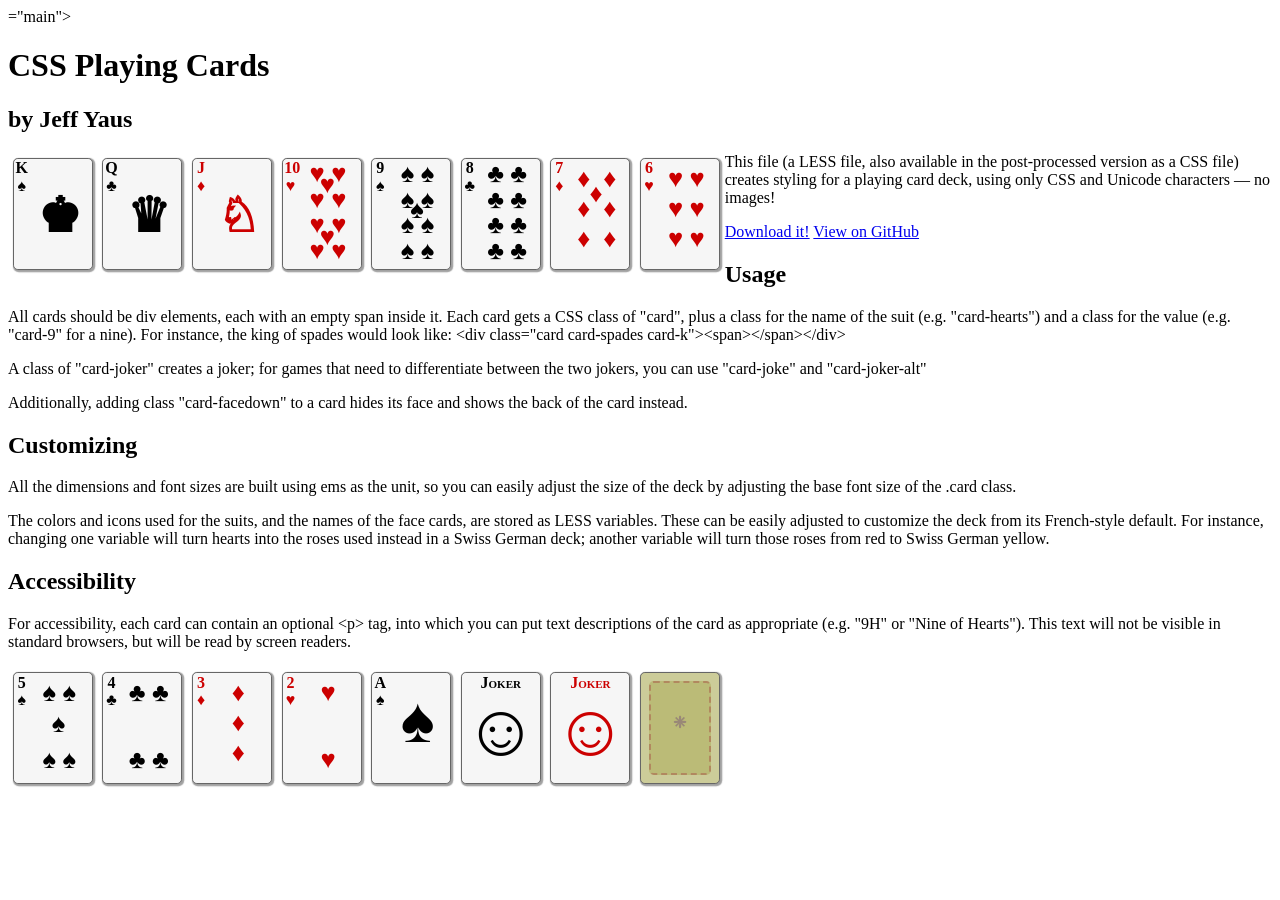
==== index.html @ 9d2ab7f9 "Create index.html First version of github.io page" ====
<!DOCTYPE html>
<html lang="en-us">
<head>
    <title>CSS Playing Cards, by Jeff Yaus</title>
    <link rel="stylesheet" type="text/css" href="site.css" />
    <link rel="stylesheet" type="text/css" href="cards.css" />
</head>

<body>
    
<div >="main">
    <h1>CSS Playing Cards</h1>
    <h2 class="byline">by Jeff Yaus</h2>

    <div class="cards">
        <div class="card card-spades card-k"><span></span></div>
        <div class="card card-clubs card-q"><span></span></div>
        <div class="card card-diamonds card-j"><span></span></div>
        <div class="card card-hearts card-10"><span></span></div>
        <div class="card card-spades card-9"><span></span></div>
        <div class="card card-clubs card-8"><span></span></div>
        <div class="card card-diamonds card-7"><span></span></div>
        <div class="card card-hearts card-6"><span></span></div>
        <div class="clear"></div>
    </div>
 
    <p>
        This file (a LESS file, also available in the post-processed version as a CSS file) creates styling for a playing card deck, using only CSS and Unicode characters &mdash; no images!
    </p>

    <div class="buttons">
        <a href="https://github.com/jyaus/css-playing-cards/archive/master.zip" class="button">Download it!</a>
        <a href="https://github.com/jyaus/css-playing-cards/" class="button">View on GitHub</a>
    </div>

    <h2>Usage</h2>
    <p>
        All cards should be div elements, each with an empty span inside it. Each card gets a CSS class of "card", plus a class for the name of the suit (e.g. "card-hearts") and a class for the value (e.g. "card-9" for a nine). For instance, the king of spades would look like:
        &lt;div class="card card-spades card-k"&gt;&lt;span&gt;&lt;/span&gt;&lt;/div&gt;
    </p>
    <p>
        A class of "card-joker" creates a joker; for games that need to differentiate between the two jokers, you can use "card-joke" and "card-joker-alt"
    </p>

    <p>
        Additionally, adding class "card-facedown" to a card hides its face and shows the back of the card instead.
    </p>

    <h2>Customizing</h2>
    <p>
        All the dimensions and font sizes are built using ems as the unit, so you can easily adjust the size of the deck by adjusting the base font size of the .card class.
    </p>

    <p>
        The colors and icons used for the suits, and the names of the face cards, are stored as LESS variables. These can be easily adjusted to customize the deck from its French-style default. For instance, changing one variable will turn hearts into the roses used instead in a Swiss German deck; another variable will turn those roses from red to Swiss German yellow.
    </p>

    <h2>Accessibility</h2>
    <p>
        For accessibility, each card can contain an optional &lt;p&gt; tag, into which you can put text descriptions of the card as appropriate (e.g. "9H" or "Nine of Hearts"). This text will not be visible in standard browsers, but will be read by screen readers.
    </p>

    <div class="cards">
        <div class="card card-spades card-5"><span></span></div>
        <div class="card card-clubs card-4"><span></span></div>
        <div class="card card-diamonds card-3"><span></span></div>
        <div class="card card-hearts card-2"><span></span></div>
        <div class="card card-spades card-a"><span></span></div>
        <div class="card card-joker"><span></span></div>
        <div class="card card-joker-alt"><span></span></div>
        <div class="card card-hearts card-a card-facedown"><span></span></div>
        <div class="clear"></div>
    </div>

</body>
</html>
---- cards.css ----
/* 
  Deck of CSS Cards
  by Jeff Yaus
  v2.0, released Feb 2015
*/
.card {
  -moz-box-sizing: border-box;
  -webkit-box-sizing: border-box;
  box-sizing: border-box;
  display: block;
  position: relative;
  float: left;
  width: 5em;
  height: 7em;
  margin: .3em;
  background-color: #f6f6f6;
  font-family: Times, serif;
  font-weight: bold;
  border-width: .07em;
  border-style: solid;
  border-color: #666;
  border-radius: 0.3em;
  box-shadow: 0.07em 0.07em 0.07em 0.07em rgba(20, 20, 20, 0.4);
}
.card:before,
.card:after {
  display: block;
  text-align: center;
  width: .8em;
  padding: .1em .2em 0 .1em;
  line-height: 1em;
}
.card span {
  display: block;
  position: absolute;
  top: 0;
  bottom: 0;
  left: 1.2em;
  right: .4em;
  text-align: center;
}
.card span:before {
  display: block;
  font-size: 1.6em;
  margin: .2em auto;
}
.card span:after {
  position: absolute;
  top: 0;
  left: .5em;
  display: block;
  width: 1em;
  font-size: 1.6em;
}
.card.card-facedown {
  background-color: #cccc99;
}
.card.card-facedown:before,
.card.card-facedown:after,
.card.card-facedown > span:before {
  display: none;
}
.card.card-facedown span:after {
  display: block;
  top: .5em;
  bottom: .5em;
  left: .5em;
  right: .5em;
  width: auto;
  background-color: #bbbb77;
  border-radius: 0.3em;
  font-size: 1em;
  line-height: 5em;
  text-align: center;
  color: #998877;
  content: "\2748  ";
  border: 0.15em dashed #b1885f;
}
.card.card-facedown p {
  display: none;
}
.card p {
  color: #f6f6f6;
  position: absolute;
  top: 0;
  right: 0;
  font-size: 1px;
  width: 1px;
  height: 1px;
  overflow: hidden;
}
/* suit colors */
.card-hearts {
  color: #cc0000;
}
.card-diamonds {
  color: #cc0000;
}
.card-clubs {
  color: #000000;
}
.card-spades {
  color: #000000;
}
/* upper left - card value */
.card-k:before {
  content: "K";
}
.card-q:before {
  content: "Q";
}
.card-j:before {
  content: "J";
}
.card-10:before {
  content: "10";
}
.card-9:before {
  content: "9";
}
.card-8:before {
  content: "8";
}
.card-7:before {
  content: "7";
}
.card-6:before {
  content: "6";
}
.card-5:before {
  content: "5";
}
.card-4:before {
  content: "4";
}
.card-3:before {
  content: "3";
}
.card-2:before {
  content: "2";
}
.card-a:before {
  content: "A";
}
/* upper left - suit icon */
.card-hearts:after {
  content: "\2665  ";
}
.card-diamonds:after {
  content: "\2666  ";
}
.card-clubs:after {
  content: "\2663  ";
}
.card-spades:after {
  content: "\2660  ";
}
/* center - font sizes and layout */
.card-k span:before,
.card-q span:before,
.card-j span:before {
  font-size: 3em;
  line-height: 2em;
}
.card-a span:before {
  font-size: 4em;
  line-height: 1.5em;
}
.card-joker span:before,
.card-joker-alt span:before {
  font-size: 4.6em;
}
.card-10 span:before,
.card-9 span:before,
.card-8 span:before {
  margin-top: .1em;
  line-height: 1em;
}
.card-5 span:before,
.card-4 span:before,
.card-2 span:before {
  margin-top: -0.5em;
  line-height: 2.6em;
}
.card-3 span:before,
.card-2 span:before {
  width: 60%;
}
.card-a span:before {
  margin-top: 0;
}
.card-joker span,
.card-joker-alt span,
.card-facedown span {
  left: 0;
  right: 0;
}
.card-10 span:after {
  line-height: 2.05em;
}
.card-9 span:after,
.card-5 span:after {
  line-height: 4em;
}
.card-7 span:after {
  line-height: 2.7em;
}
.card-diamonds {
  word-spacing: 0.4em;
}
/* center - suit icons */
.card-k span:before {
  content: "\265A  ";
}
.card-q span:before {
  content: "\265B  ";
}
.card-j span:before {
  content: "\2658  ";
}
.card-10.card-hearts span:after {
  content: "\2665  \2665  ";
}
.card-9.card-hearts span:after {
  content: "\2665  ";
}
.card-10.card-hearts span:before,
.card-9.card-hearts span:before,
.card-8.card-hearts span:before {
  content: "\2665  \2665  \2665  \2665  \2665  \2665  \2665  \2665  ";
}
.card-7.card-hearts span:after {
  content: "\2665  ";
}
.card-7.card-hearts span:before,
.card-6.card-hearts span:before {
  content: "\2665  \2665  \2665  \2665  \2665  \2665  ";
}
.card-5.card-hearts span:after {
  content: "\2665  ";
}
.card-5.card-hearts span:before,
.card-4.card-hearts span:before {
  content: "\2665  \2665  \2665  \2665  ";
}
.card-3.card-hearts span:before {
  content: "\2665  \2665  \2665  ";
}
.card-2.card-hearts span:before {
  content: "\2665  \2665  ";
}
.card-a.card-hearts span:before {
  content: "\2665  ";
}
.card-10.card-diamonds span:after {
  content: "\2666  \2666  ";
}
.card-9.card-diamonds span:after {
  content: "\2666  ";
}
.card-10.card-diamonds span:before,
.card-9.card-diamonds span:before,
.card-8.card-diamonds span:before {
  content: "\2666  \2666  \2666  \2666  \2666  \2666  \2666  \2666  ";
}
.card-7.card-diamonds span:after {
  content: "\2666  ";
}
.card-7.card-diamonds span:before,
.card-6.card-diamonds span:before {
  content: "\2666  \2666  \2666  \2666  \2666  \2666  ";
}
.card-5.card-diamonds span:after {
  content: "\2666  ";
}
.card-5.card-diamonds span:before,
.card-4.card-diamonds span:before {
  content: "\2666  \2666  \2666  \2666  ";
}
.card-3.card-diamonds span:before {
  content: "\2666  \2666  \2666  ";
}
.card-2.card-diamonds span:before {
  content: "\2666  \2666  ";
}
.card-a.card-diamonds span:before {
  content: "\2666  ";
}
.card-10.card-clubs span:after {
  content: "\2663  \2663  ";
}
.card-9.card-clubs span:after {
  content: "\2663  ";
}
.card-10.card-clubs span:before,
.card-9.card-clubs span:before,
.card-8.card-clubs span:before {
  content: "\2663  \2663  \2663  \2663  \2663  \2663  \2663  \2663  ";
}
.card-7.card-clubs span:after {
  content: "\2663  ";
}
.card-7.card-clubs span:before,
.card-6.card-clubs span:before {
  content: "\2663  \2663  \2663  \2663  \2663  \2663  ";
}
.card-5.card-clubs span:after {
  content: "\2663  ";
}
.card-5.card-clubs span:before,
.card-4.card-clubs span:before {
  content: "\2663  \2663  \2663  \2663  ";
}
.card-3.card-clubs span:before {
  content: "\2663  \2663  \2663  ";
}
.card-2.card-clubs span:before {
  content: "\2663  \2663  ";
}
.card-a.card-clubs span:before {
  content: "\2663  ";
}
.card-10.card-spades span:after {
  content: "\2660  \2660  ";
}
.card-9.card-spades span:after {
  content: "\2660  ";
}
.card-10.card-spades span:before,
.card-9.card-spades span:before,
.card-8.card-spades span:before {
  content: "\2660  \2660  \2660  \2660  \2660  \2660  \2660  \2660  ";
}
.card-7.card-spades span:after {
  content: "\2660  ";
}
.card-7.card-spades span:before,
.card-6.card-spades span:before {
  content: "\2660  \2660  \2660  \2660  \2660  \2660  ";
}
.card-5.card-spades span:after {
  content: "\2660  ";
}
.card-5.card-spades span:before,
.card-4.card-spades span:before {
  content: "\2660  \2660  \2660  \2660  ";
}
.card-3.card-spades span:before {
  content: "\2660  \2660  \2660  ";
}
.card-2.card-spades span:before {
  content: "\2660  \2660  ";
}
.card-a.card-spades span:before {
  content: "\2660  ";
}
/* jokers */
.card-joker:before,
.card-joker-alt:before {
  width: 100%;
  padding-left: 0;
  padding-right: 0;
  text-align: center;
  font-variant: small-caps;
  color: #000000;
  content: "Joker";
}
.card-joker:after,
.card-joker-alt:after {
  content: "";
}
.card-joker > span:before,
.card-joker-alt > span:before {
  display: block;
  margin: -0.1em 0.4m 0 0;
  color: #000000;
  content: "\263A  ";
}
.card-joker-alt:before,
.card-joker-alt span:before {
  color: #cc0000;
}
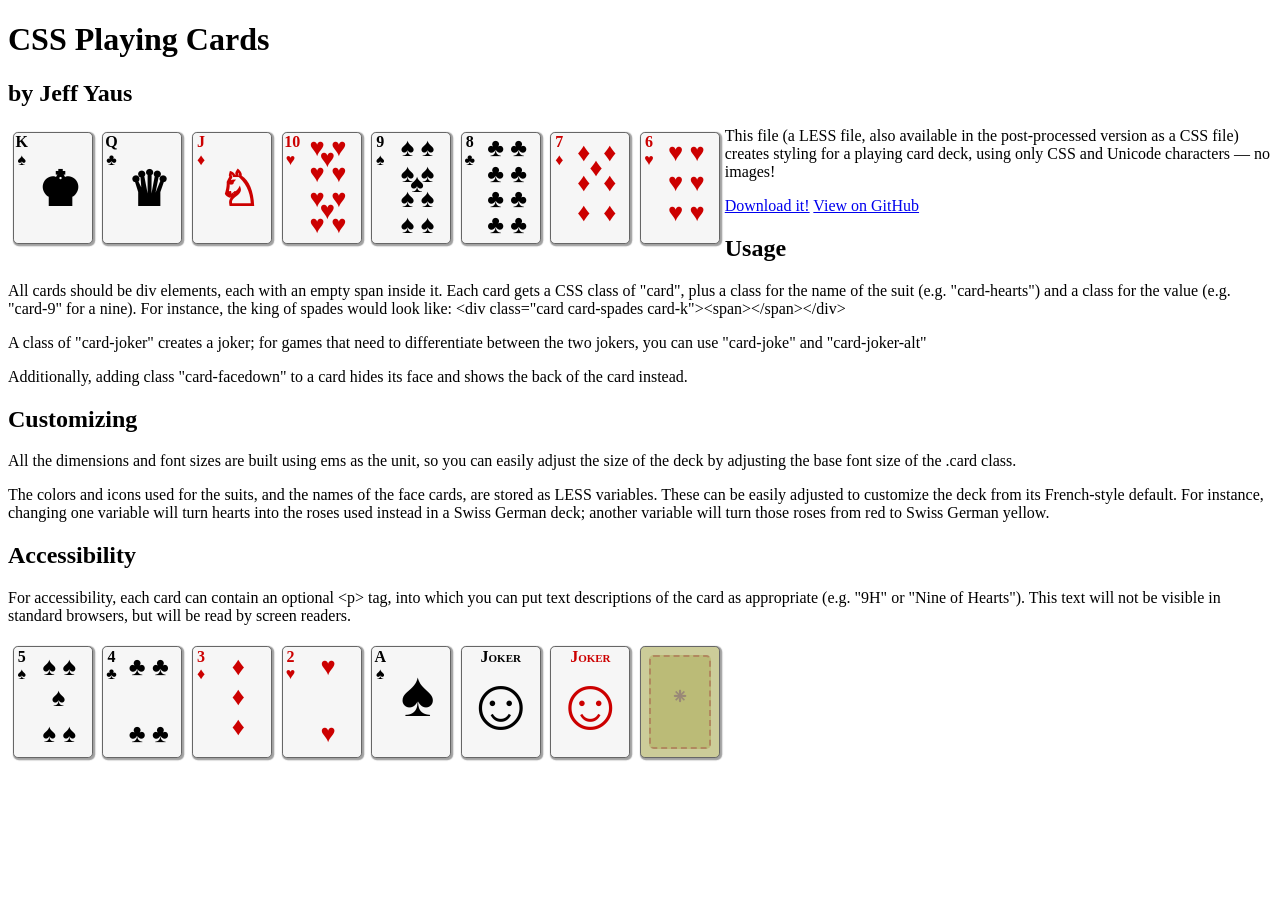
==== commit 320ec8fd: "Update index.html Fix cut-and-paste error" ====
--- a/index.html
+++ b/index.html
@@ -8,7 +8,7 @@
 
 <body>
     
-<div >="main">
+<div class="main">
     <h1>CSS Playing Cards</h1>
     <h2 class="byline">by Jeff Yaus</h2>
 
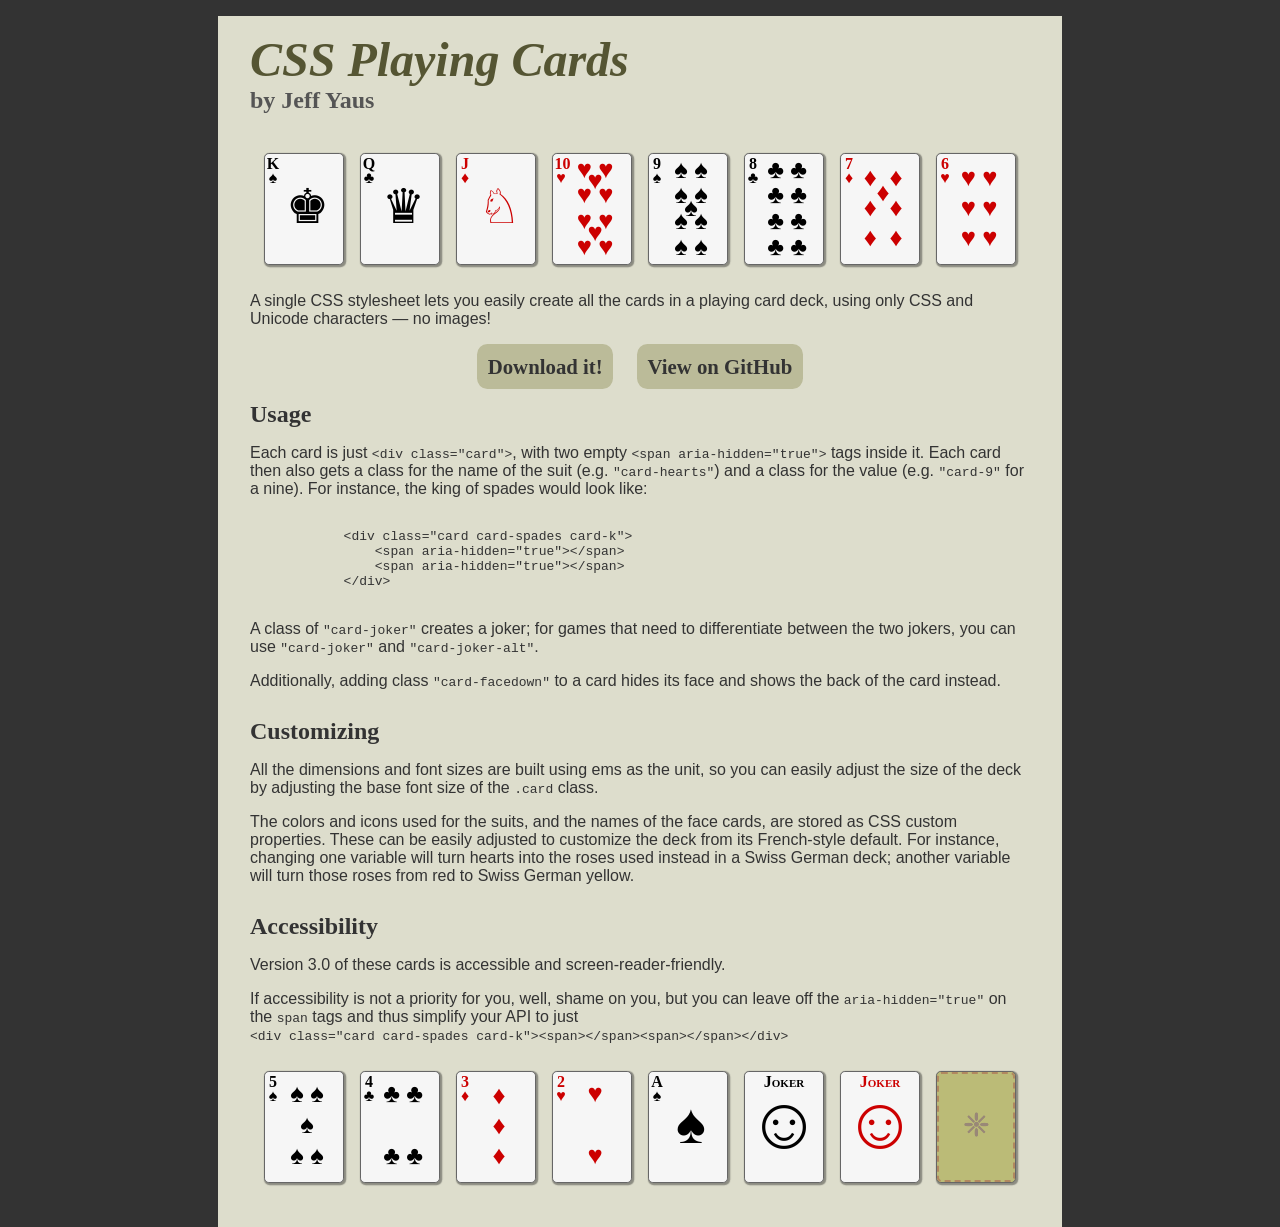
==== commit af40e8bd: "version 3.0" ====
--- a/index.html
+++ b/index.html
@@ -13,63 +13,78 @@
     <h2 class="byline">by Jeff Yaus</h2>
 
     <div class="cards">
-        <div class="card card-spades card-k"><span></span></div>
-        <div class="card card-clubs card-q"><span></span></div>
-        <div class="card card-diamonds card-j"><span></span></div>
-        <div class="card card-hearts card-10"><span></span></div>
-        <div class="card card-spades card-9"><span></span></div>
-        <div class="card card-clubs card-8"><span></span></div>
-        <div class="card card-diamonds card-7"><span></span></div>
-        <div class="card card-hearts card-6"><span></span></div>
-        <div class="clear"></div>
+        <div class="card card-spades card-k"><span aria-hidden="true"></span><span aria-hidden="true"></span></div>
+        <div class="card card-clubs card-q"><span aria-hidden="true"></span><span aria-hidden="true"></span></div>
+        <div class="card card-diamonds card-j"><span aria-hidden="true"></span><span aria-hidden="true"></span></div>
+        <div class="card card-hearts card-10"><span aria-hidden="true"></span><span aria-hidden="true"></span></div>
+        <div class="card card-spades card-9"><span aria-hidden="true"></span><span aria-hidden="true"></span></div>
+        <div class="card card-clubs card-8"><span aria-hidden="true"></span><span aria-hidden="true"></span></div>
+        <div class="card card-diamonds card-7"><span aria-hidden="true"></span><span aria-hidden="true"></span></div>
+        <div class="card card-hearts card-6"><span aria-hidden="true"></span><span aria-hidden="true"></span></div>
     </div>
  
     <p>
-        This file (a LESS file, also available in the post-processed version as a CSS file) creates styling for a playing card deck, using only CSS and Unicode characters &mdash; no images!
+        A single CSS stylesheet lets you easily create all the cards in a playing card deck, using only CSS and Unicode characters &mdash; no images!
     </p>
 
-    <div class="buttons">
-        <a href="https://github.com/jyaus/css-playing-cards/archive/master.zip" class="button">Download it!</a>
-        <a href="https://github.com/jyaus/css-playing-cards/" class="button">View on GitHub</a>
+    <div class="links">
+        <a href="https://github.com/jyaus/css-playing-cards/archive/master.zip">Download it!</a>
+        <a href="https://github.com/jyaus/css-playing-cards/">View on GitHub</a>
     </div>
 
     <h2>Usage</h2>
     <p>
-        All cards should be div elements, each with an empty span inside it. Each card gets a CSS class of "card", plus a class for the name of the suit (e.g. "card-hearts") and a class for the value (e.g. "card-9" for a nine). For instance, the king of spades would look like:
-        &lt;div class="card card-spades card-k"&gt;&lt;span&gt;&lt;/span&gt;&lt;/div&gt;
+        Each card is just <code>&lt;div class="card"&gt;</code>, with two empty <code>&lt;span aria-hidden="true"&gt;</code> tags inside it. 
+        Each card then also gets a class for the name of the suit (e.g. <code>"card-hearts"</code>) and a class for the value 
+        (e.g. <code>"card-9"</code> for a nine). For instance, the king of spades would look like:
+        <pre><code>
+            &lt;div class="card card-spades card-k"&gt;
+                &lt;span aria-hidden="true"&gt;&lt;/span&gt;
+                &lt;span aria-hidden="true"&gt;&lt;/span&gt;
+            &lt;/div&gt;
+        </code></pre>
     </p>
     <p>
-        A class of "card-joker" creates a joker; for games that need to differentiate between the two jokers, you can use "card-joke" and "card-joker-alt"
+        A class of <code>"card-joker"</code> creates a joker; for games that need to differentiate between the two jokers, 
+        you can use <code>"card-joker"</code> and <code>"card-joker-alt"</code>.
     </p>
 
     <p>
-        Additionally, adding class "card-facedown" to a card hides its face and shows the back of the card instead.
+        Additionally, adding class <code>"card-facedown"</code> to a card hides its face and shows the back of the card instead.
     </p>
 
     <h2>Customizing</h2>
     <p>
-        All the dimensions and font sizes are built using ems as the unit, so you can easily adjust the size of the deck by adjusting the base font size of the .card class.
+        All the dimensions and font sizes are built using ems as the unit, so you can easily adjust the size of the deck by adjusting 
+        the base font size of the <code>.card</code> class.
     </p>
 
     <p>
-        The colors and icons used for the suits, and the names of the face cards, are stored as LESS variables. These can be easily adjusted to customize the deck from its French-style default. For instance, changing one variable will turn hearts into the roses used instead in a Swiss German deck; another variable will turn those roses from red to Swiss German yellow.
+        The colors and icons used for the suits, and the names of the face cards, are stored as CSS custom properties. 
+        These can be easily adjusted to customize the deck from its French-style default. For instance, changing one variable will turn hearts into the 
+        roses used instead in a Swiss German deck; another variable will turn those roses from red to Swiss German yellow.
     </p>
 
     <h2>Accessibility</h2>
     <p>
-        For accessibility, each card can contain an optional &lt;p&gt; tag, into which you can put text descriptions of the card as appropriate (e.g. "9H" or "Nine of Hearts"). This text will not be visible in standard browsers, but will be read by screen readers.
+        Version 3.0 of these cards is accessible and screen-reader-friendly.
+    </p>
+    <p>
+        If accessibility is not a priority for you, well, shame on you,
+        but you can leave off the <code>aria-hidden="true"</code> on the <code>span</code> tags and thus simplify your API
+        to just <br />
+        <code>&lt;div class="card card-spades card-k"&gt;&lt;span&gt;&lt;/span&gt;&lt;span&gt;&lt;/span&gt;&lt;/div&gt;</code>
     </p>
 
     <div class="cards">
-        <div class="card card-spades card-5"><span></span></div>
-        <div class="card card-clubs card-4"><span></span></div>
-        <div class="card card-diamonds card-3"><span></span></div>
-        <div class="card card-hearts card-2"><span></span></div>
-        <div class="card card-spades card-a"><span></span></div>
-        <div class="card card-joker"><span></span></div>
-        <div class="card card-joker-alt"><span></span></div>
-        <div class="card card-hearts card-a card-facedown"><span></span></div>
-        <div class="clear"></div>
+        <div class="card card-spades card-5"><span aria-hidden="true"></span><span aria-hidden="true"></span></div>
+        <div class="card card-clubs card-4"><span aria-hidden="true"></span><span aria-hidden="true"></span></div>
+        <div class="card card-diamonds card-3"><span aria-hidden="true"></span><span aria-hidden="true"></span></div>
+        <div class="card card-hearts card-2"><span aria-hidden="true"></span><span aria-hidden="true"></span></div>
+        <div class="card card-spades card-a"><span aria-hidden="true"></span><span aria-hidden="true"></span></div>
+        <div class="card card-joker"><span aria-hidden="true"></span><span aria-hidden="true"></span></div>
+        <div class="card card-joker-alt"><span aria-hidden="true"></span><span aria-hidden="true"></span></div>
+        <div class="card card-hearts card-a card-facedown"><span aria-hidden="true"></span><span aria-hidden="true"></span></div>
     </div>
 
 </body>
--- a/site.css
+++ b/site.css
@@ -0,0 +1,63 @@
+body {
+    background-color: #333;
+    margin: 0 auto;
+    font-family: sans-serif;
+}
+.main {
+    background: #ddc;
+    max-width: 780px;
+    margin: 1em auto 0 auto;
+    padding: 1em 2em;
+    color: #333;
+}
+h1, h2 {
+    font-family: Garamond, 'Times New Roman', 'Times New Roman', serif;
+}
+h1 {
+    margin: 0;
+    padding: 0;
+    font-style: italic;
+    font-weight: bold;
+    font-size: 3em;
+    color: #553;
+}
+h2 {
+    padding: .5em 0 0 0;
+    margin: 0;   
+    color: #333;
+}
+h2.byline {
+    margin: 0;
+    padding: 0 0 .5em 0;
+    color: #555;
+}
+.cards {
+    display: flex;
+    justify-content: center;
+    gap: 1em;
+    flex-wrap: wrap;
+    margin: 1.7em 0;
+}
+.deck .cards {
+    gap: 1.7em;
+}
+
+.links {
+    display: flex;
+    justify-content: center;
+    gap: 1.5em;
+}
+.links a {
+    display: inline-block;
+    padding: .5em;
+    background: #bb9;
+    font-weight: bold;
+    font-family: Garamond, 'Times New Roman', 'Times New Roman', serif;
+    font-size: 1.3em;
+    color: #333;
+    text-decoration: none;
+    border-radius: .5em;
+}
+.links a:hover {
+    background-color: #cc9;
+}
--- a/cards.css
+++ b/cards.css
@@ -1,161 +1,239 @@
 /* 
   Deck of CSS Cards
   by Jeff Yaus
-  v2.0, released Feb 2015
+  v3.0, released July 2025
+
+  http://jyaus.github.io/css-playing-cards/
 */
+
 .card {
-  -moz-box-sizing: border-box;
-  -webkit-box-sizing: border-box;
+  --card-color-background: #f6f6f6;
+  --card-color-facedown-background: #cc9;
+  --card-color-facedown-icon: #987;
+
+  --card-color-hearts: #c00;            
+  --card-color-diamonds: var(--card-color-hearts); /* for accessibility, some French-style decks use blue diamonds */
+  --card-color-spades: #000;            
+  --card-color-clubs: var(--card-color-spades);    /* for accessibility, some French-style decks use green clubs */
+
+  --card-border-radius: .3em;
+
+  /* two spaces are necessary after a Unicode character, since these will be concatenated to each other */
+  --card-icon-k: "\265A  ";
+  --card-icon-q: "\265B  ";
+  --card-icon-j: "\2658  ";         /* yeah, the jack looks a little, um, horse-faced */
+  --card-icon-joker:    "\263A ";
+  --card-icon-facedown: "\2748 ";   /* the icon on the back of the card */
+
+  --card-icon-hearts:   "\2665  ";  /* cups are \2615, roses are \273F */
+  --card-icon-diamonds: "\2666  ";  /* coins are \2742, bells are \237E or \1F514 */
+  --card-icon-spades:   "\2660  ";  /* swords are \2020 */
+  --card-icon-clubs:    "\2663  ";  /* clubs are \2759, acorns are \2766 */
+
+  --card-icon-facedown: "\2748";
+
+  /* text for the face cards and jokers */
+  --card-text-k:        "K";
+  --card-text-q:        "Q";
+  --card-text-j:        "J";
+  --card-text-a:        "A";
+  --card-text-joker:    "Joker";
+  --card-a11y-joker-alt: "(One-Color)"; /* visually hidden text to distinguish the second joker */
+  --card-text-facedown: "Card facedown";
+
+  /* accessible text for the names of the suits */
+  --card-text-hearts:   " of hearts";
+  --card-text-diamonds: " of diamonds";
+  --card-text-spades:   " of spades";
+  --card-text-clubs:    " of clubs";
+}
+
+.card {
   box-sizing: border-box;
   display: block;
   position: relative;
-  float: left;
+  overflow: hidden;
   width: 5em;
   height: 7em;
-  margin: .3em;
   background-color: #f6f6f6;
   font-family: Times, serif;
-  font-weight: bold;
-  border-width: .07em;
-  border-style: solid;
-  border-color: #666;
-  border-radius: 0.3em;
+  border: .07em solid #666;
+  border-radius: var(--card-border-radius);
+  overflow: hidden;
   box-shadow: 0.07em 0.07em 0.07em 0.07em rgba(20, 20, 20, 0.4);
 }
-.card:before,
-.card:after {
-  display: block;
-  text-align: center;
+.card.card-hearts {
+  --card-icon-suit: var(--card-icon-hearts);
+}
+.card.card-diamonds {
+  --card-icon-suit: var(--card-icon-diamonds);
+}
+.card.card-spades {
+  --card-icon-suit: var(--card-icon-spades);
+}
+.card.card-clubs {
+  --card-icon-suit: var(--card-icon-clubs);
+}
+
+.card::before {
+  /* rank letter */
+  position: absolute;
+  display: block;
   width: .8em;
   padding: .1em .2em 0 .1em;
+  font-size: 1em;
+  font-weight: bold;
+  text-align: center;
   line-height: 1em;
 }
+.card::after {
+  position: absolute;
+  clip: rect(0 0 0 0); 
+  clip-path: inset(50%);
+  height: 1px;
+  overflow: hidden;
+  color: transparent;
+  white-space: nowrap; 
+  width: 1px;
+}
+
 .card span {
-  display: block;
   position: absolute;
   top: 0;
   bottom: 0;
-  left: 1.2em;
-  right: .4em;
-  text-align: center;
+  left: 25%;
+  right: 17%;
+  display: flex;
+  justify-content: center;
+  align-items: center;
 }
 .card span:before {
+  /* main icons */
   display: block;
   font-size: 1.6em;
-  margin: .2em auto;
-}
-.card span:after {
-  position: absolute;
-  top: 0;
-  left: .5em;
-  display: block;
+  text-align: center;
+  margin-top: -.1em;
+}
+.card span::after {
+  /* main icons, center column */
+  content: "";
+  position: absolute;
+  left: 50%;
+  transform: translateX(-50%);
+  display: flex;
+  flex-direction: column;
+  justify-content: center;
+  align-items: center;
   width: 1em;
   font-size: 1.6em;
-}
-.card.card-facedown {
-  background-color: #cccc99;
-}
-.card.card-facedown:before,
-.card.card-facedown:after,
-.card.card-facedown > span:before {
+  text-align: center;
+}
+
+.card span:last-of-type::before {
   display: none;
-}
-.card.card-facedown span:after {
-  display: block;
-  top: .5em;
-  bottom: .5em;
-  left: .5em;
-  right: .5em;
-  width: auto;
-  background-color: #bbbb77;
-  border-radius: 0.3em;
-  font-size: 1em;
-  line-height: 5em;
-  text-align: center;
-  color: #998877;
-  content: "\2748  ";
-  border: 0.15em dashed #b1885f;
-}
-.card.card-facedown p {
-  display: none;
-}
-.card p {
-  color: #f6f6f6;
-  position: absolute;
-  top: 0;
-  right: 0;
-  font-size: 1px;
-  width: 1px;
-  height: 1px;
-  overflow: hidden;
-}
+  content: "";
+}
+.card span:last-of-type::after {
+  /* top left icon for the suit */
+  position: absolute;
+  content: "";
+  inset: unset;
+  top: 1em;
+  right: 90%;
+  display: block;
+  text-align: center;
+  font-size: initial;
+  line-height: 1em;
+}
+
 /* suit colors */
-.card-hearts {
-  color: #cc0000;
-}
-.card-diamonds {
-  color: #cc0000;
-}
-.card-clubs {
-  color: #000000;
-}
-.card-spades {
-  color: #000000;
-}
-/* upper left - card value */
-.card-k:before {
-  content: "K";
-}
-.card-q:before {
-  content: "Q";
-}
-.card-j:before {
-  content: "J";
-}
-.card-10:before {
+.card-hearts::before,
+.card-hearts span {
+  color: var(--card-color-hearts);
+}
+.card-diamonds::before,
+.card-diamonds span {
+  color: var(--card-color-diamonds);
+}
+.card-clubs::before,
+.card-clubs span {
+  color: var(--card-color-clubs);
+}
+.card-spades::before,
+.card-spades span {
+  color: var(--card-color-spades);
+}
+
+/* text of rank at top left */
+.card-k::before {
+  content: var(--card-text-k);
+}
+.card-q::before {
+  content: var(--card-text-q);
+}
+.card-j::before {
+  content: var(--card-text-j);
+}
+.card-10::before {
   content: "10";
 }
-.card-9:before {
+.card-9::before {
   content: "9";
 }
-.card-8:before {
+.card-8::before {
   content: "8";
 }
-.card-7:before {
+.card-7::before {
   content: "7";
 }
-.card-6:before {
+.card-6::before {
   content: "6";
 }
-.card-5:before {
+.card-5::before {
   content: "5";
 }
-.card-4:before {
+.card-4::before {
   content: "4";
 }
-.card-3:before {
+.card-3::before {
   content: "3";
 }
-.card-2:before {
+.card-2::before {
   content: "2";
 }
-.card-a:before {
-  content: "A";
-}
-/* upper left - suit icon */
-.card-hearts:after {
-  content: "\2665  ";
-}
-.card-diamonds:after {
-  content: "\2666  ";
-}
-.card-clubs:after {
-  content: "\2663  ";
-}
-.card-spades:after {
-  content: "\2660  ";
-}
-/* center - font sizes and layout */
+.card-a::before {
+  content: var(--card-text-a);
+}
+
+/* accessible text of the suit */
+.card-hearts::after {
+  content: var(--card-text-hearts);
+}
+.card-diamonds::after {
+  content: var(--card-text-diamonds);
+}
+.card-clubs::after {
+  content: var(--card-text-clubs);
+}
+.card-spades::after {
+  content: var(--card-text-spades);
+}
+
+/* suit icon at top left */
+.card-hearts span:last-of-type::after {
+  content: var(--card-icon-hearts);
+}
+.card-diamonds span:last-of-type::after {
+  content: var(--card-icon-diamonds);
+}
+.card-clubs span:last-of-type::after {
+  content: var(--card-icon-clubs);
+}
+.card-spades span:last-of-type::after {
+  content: var(--card-icon-spades);
+}
+
+/* center of card - font sizes and layout */
 .card-k span:before,
 .card-q span:before,
 .card-j span:before {
@@ -163,31 +241,46 @@
   line-height: 2em;
 }
 .card-a span:before {
-  font-size: 4em;
-  line-height: 1.5em;
-}
+  font-size: 3.5em;
+  line-height: 1.3em;
+}
+.card-10 span:before,
+.card-9 span:before,
+.card-8 span:before {
+  line-height: 1em;
+}
+.card-5 span:before,
+.card-4 span:before,
+.card-2 span:before {
+  margin-top: -0.2em;
+  line-height: 2.4em;
+}
+.card-3 span:before,
+.card-2 span:before {
+  width: 1em;
+}
+
+.card-10 span:first-of-type::after {
+  margin-top: -.2em;
+  line-height: 2em;
+}
+.card-9 span:first-of-type::after {
+  margin-top: -.1em;
+}
+.card-7 span:first-of-type::after {
+  margin-top: -1.3em;
+}
+.card-5 span:first-of-type::after {
+  margin-top: -.2em;
+}
+
+.card-diamonds {
+  word-spacing: 0.4em; /* diamonds are visible narrower than the other suits, so spacing them out a little */
+}
+
 .card-joker span:before,
 .card-joker-alt span:before {
   font-size: 4.6em;
-}
-.card-10 span:before,
-.card-9 span:before,
-.card-8 span:before {
-  margin-top: .1em;
-  line-height: 1em;
-}
-.card-5 span:before,
-.card-4 span:before,
-.card-2 span:before {
-  margin-top: -0.5em;
-  line-height: 2.6em;
-}
-.card-3 span:before,
-.card-2 span:before {
-  width: 60%;
-}
-.card-a span:before {
-  margin-top: 0;
 }
 .card-joker span,
 .card-joker-alt span,
@@ -195,188 +288,110 @@
   left: 0;
   right: 0;
 }
-.card-10 span:after {
-  line-height: 2.05em;
-}
-.card-9 span:after,
-.card-5 span:after {
-  line-height: 4em;
-}
-.card-7 span:after {
-  line-height: 2.7em;
-}
-.card-diamonds {
-  word-spacing: 0.4em;
-}
+
 /* center - suit icons */
-.card-k span:before {
-  content: "\265A  ";
-}
-.card-q span:before {
-  content: "\265B  ";
-}
-.card-j span:before {
-  content: "\2658  ";
-}
-.card-10.card-hearts span:after {
-  content: "\2665  \2665  ";
-}
-.card-9.card-hearts span:after {
-  content: "\2665  ";
-}
-.card-10.card-hearts span:before,
-.card-9.card-hearts span:before,
-.card-8.card-hearts span:before {
-  content: "\2665  \2665  \2665  \2665  \2665  \2665  \2665  \2665  ";
-}
-.card-7.card-hearts span:after {
-  content: "\2665  ";
-}
-.card-7.card-hearts span:before,
-.card-6.card-hearts span:before {
-  content: "\2665  \2665  \2665  \2665  \2665  \2665  ";
-}
-.card-5.card-hearts span:after {
-  content: "\2665  ";
-}
-.card-5.card-hearts span:before,
-.card-4.card-hearts span:before {
-  content: "\2665  \2665  \2665  \2665  ";
-}
-.card-3.card-hearts span:before {
-  content: "\2665  \2665  \2665  ";
-}
-.card-2.card-hearts span:before {
-  content: "\2665  \2665  ";
-}
-.card-a.card-hearts span:before {
-  content: "\2665  ";
-}
-.card-10.card-diamonds span:after {
-  content: "\2666  \2666  ";
-}
-.card-9.card-diamonds span:after {
-  content: "\2666  ";
-}
-.card-10.card-diamonds span:before,
-.card-9.card-diamonds span:before,
-.card-8.card-diamonds span:before {
-  content: "\2666  \2666  \2666  \2666  \2666  \2666  \2666  \2666  ";
-}
-.card-7.card-diamonds span:after {
-  content: "\2666  ";
-}
-.card-7.card-diamonds span:before,
-.card-6.card-diamonds span:before {
-  content: "\2666  \2666  \2666  \2666  \2666  \2666  ";
-}
-.card-5.card-diamonds span:after {
-  content: "\2666  ";
-}
-.card-5.card-diamonds span:before,
-.card-4.card-diamonds span:before {
-  content: "\2666  \2666  \2666  \2666  ";
-}
-.card-3.card-diamonds span:before {
-  content: "\2666  \2666  \2666  ";
-}
-.card-2.card-diamonds span:before {
-  content: "\2666  \2666  ";
-}
-.card-a.card-diamonds span:before {
-  content: "\2666  ";
-}
-.card-10.card-clubs span:after {
-  content: "\2663  \2663  ";
-}
-.card-9.card-clubs span:after {
-  content: "\2663  ";
-}
-.card-10.card-clubs span:before,
-.card-9.card-clubs span:before,
-.card-8.card-clubs span:before {
-  content: "\2663  \2663  \2663  \2663  \2663  \2663  \2663  \2663  ";
-}
-.card-7.card-clubs span:after {
-  content: "\2663  ";
-}
-.card-7.card-clubs span:before,
-.card-6.card-clubs span:before {
-  content: "\2663  \2663  \2663  \2663  \2663  \2663  ";
-}
-.card-5.card-clubs span:after {
-  content: "\2663  ";
-}
-.card-5.card-clubs span:before,
-.card-4.card-clubs span:before {
-  content: "\2663  \2663  \2663  \2663  ";
-}
-.card-3.card-clubs span:before {
-  content: "\2663  \2663  \2663  ";
-}
-.card-2.card-clubs span:before {
-  content: "\2663  \2663  ";
-}
-.card-a.card-clubs span:before {
-  content: "\2663  ";
-}
-.card-10.card-spades span:after {
-  content: "\2660  \2660  ";
-}
-.card-9.card-spades span:after {
-  content: "\2660  ";
-}
-.card-10.card-spades span:before,
-.card-9.card-spades span:before,
-.card-8.card-spades span:before {
-  content: "\2660  \2660  \2660  \2660  \2660  \2660  \2660  \2660  ";
-}
-.card-7.card-spades span:after {
-  content: "\2660  ";
-}
-.card-7.card-spades span:before,
-.card-6.card-spades span:before {
-  content: "\2660  \2660  \2660  \2660  \2660  \2660  ";
-}
-.card-5.card-spades span:after {
-  content: "\2660  ";
-}
-.card-5.card-spades span:before,
-.card-4.card-spades span:before {
-  content: "\2660  \2660  \2660  \2660  ";
-}
-.card-3.card-spades span:before {
-  content: "\2660  \2660  \2660  ";
-}
-.card-2.card-spades span:before {
-  content: "\2660  \2660  ";
-}
-.card-a.card-spades span:before {
-  content: "\2660  ";
-}
+.card-k span::before {
+  content: var(--card-icon-k);
+}
+.card-q span::before {
+  content: var(--card-icon-q);
+}
+.card-j span::before {
+  content: var(--card-icon-j);
+}
+.card-10 span:first-of-type::after {
+  content: var(--card-icon-suit) var(--card-icon-suit);
+}
+.card-9 span::after {
+  content: var(--card-icon-suit);
+}
+.card-10 span::before,
+.card-9 span::before,
+.card-8 span::before {
+  content: var(--card-icon-suit) var(--card-icon-suit) var(--card-icon-suit) var(--card-icon-suit) var(--card-icon-suit) var(--card-icon-suit) var(--card-icon-suit) var(--card-icon-suit);
+}
+.card-7 span::after {
+  content: var(--card-icon-suit);
+}
+.card-7 span::before,
+.card-6 span::before {
+  content: var(--card-icon-suit) var(--card-icon-suit) var(--card-icon-suit) var(--card-icon-suit) var(--card-icon-suit) var(--card-icon-suit);
+}
+.card-5 span::after {
+  content: var(--card-icon-suit);
+}
+.card-5 span::before,
+.card-4 span::before {
+  content: var(--card-icon-suit) var(--card-icon-suit) var(--card-icon-suit)var(--card-icon-suit);
+}
+.card-3 span::before {
+  content: var(--card-icon-suit) var(--card-icon-suit) var(--card-icon-suit);
+}
+.card-2 span::before {
+  content: var(--card-icon-suit) var(--card-icon-suit);
+}
+.card-a span::before {
+  content: var(--card-icon-suit);
+}
+
 /* jokers */
-.card-joker:before,
-.card-joker-alt:before {
+.card-joker::before,
+.card-joker-alt::before {
   width: 100%;
   padding-left: 0;
   padding-right: 0;
   text-align: center;
   font-variant: small-caps;
-  color: #000000;
-  content: "Joker";
-}
-.card-joker:after,
-.card-joker-alt:after {
-  content: "";
-}
-.card-joker > span:before,
-.card-joker-alt > span:before {
-  display: block;
-  margin: -0.1em 0.4m 0 0;
-  color: #000000;
-  content: "\263A  ";
-}
-.card-joker-alt:before,
-.card-joker-alt span:before {
-  color: #cc0000;
-}
+  color: var(--card-color-spades);
+  content: var(--card-text-joker);
+}
+.card-joker-alt::after {
+  content: var(--card-a11y-joker-alt);
+}
+.card-joker > span::before,
+.card-joker-alt > span::before {
+  display: block;
+  color: var(--card-color-spades);
+  content: var(--card-icon-joker);
+}
+.card-joker-alt::before,
+.card-joker-alt span::before {
+  color: var(--card-color-diamonds);
+}
+
+/* facedown cards */
+.card.card-facedown {
+  background-color: #bbbb77;
+}
+.card.card-facedown::before {
+  content: var(--card-text-facedown);
+  color: transparent;
+}
+.card.card-facedown::after {
+  content: "";
+}
+.card.card-facedown.card-facedown span::before {
+  content: var(--card-icon-facedown);
+  position: absolute;
+  z-index: 2;
+  inset: 0;
+  color: #998877;
+  display: flex;
+  flex-direction: column;
+  justify-content: center;
+  font-size: 2em;
+}
+.card.card-facedown.card-facedown span::after {
+  content: "";
+  display: flex;
+  inset: 0;
+  transform: none;
+  width: auto;
+  background-color: #bbbb77;
+  border-radius: var(--card-border-radius);
+  font-size: 1em;
+  line-height: 5em;
+  text-align: center;
+  color: #998877;
+  border: 0.15em dashed #b1885f;
+}
